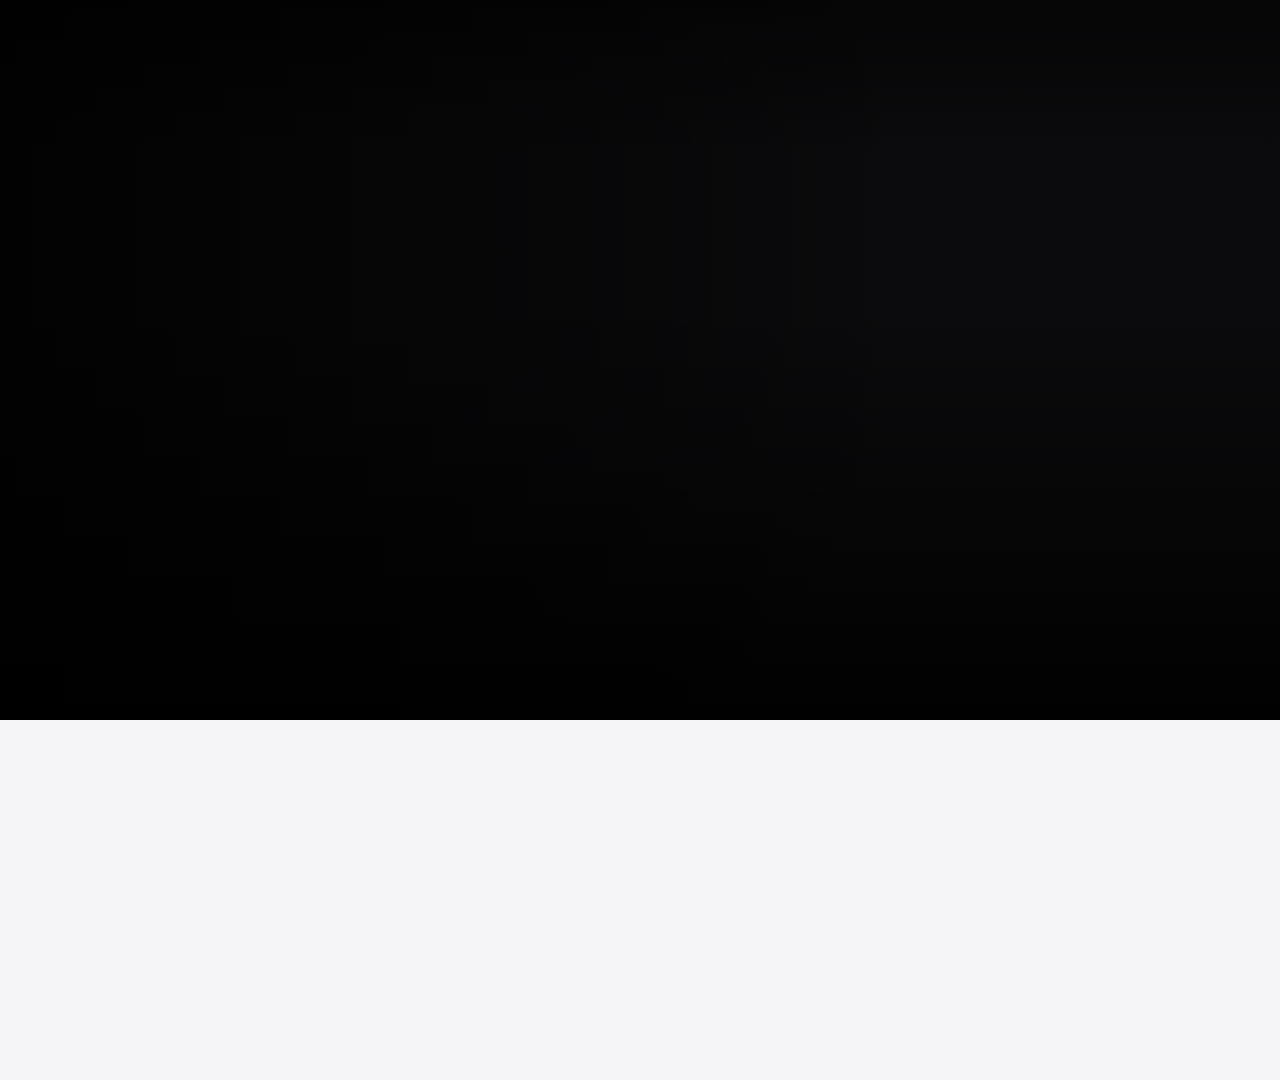
==== web/index.html @ 0390e688 "Top Shelf com Stremio: Continuar, Filmes e Séries no lugar das picks do TMDB Co-Authored-By: Claude " ====
<!doctype html>
<html lang="en">
<head>
<meta charset="utf-8">
<meta name="viewport" content="width=1920, height=1080">
<title>Free My TV</title>
<link rel="stylesheet" href="home.css">
</head>
<body>
<div id="stage">
  <div id="sky" class="layer">
    <div class="grad day"></div>
    <div class="grad night"></div>
    <canvas id="bgA" width="48" height="27"></canvas>
    <canvas id="bgB" width="48" height="27"></canvas>
    <div class="veil"></div>
    <div id="art"><div class="shot"></div><div class="shot"></div><div class="shade"></div></div>
    <div class="lift"></div>
  </div>
  <div id="home" class="layer">
    <div id="top" class="layer">
      <h1 id="title"></h1>
      <div id="tabs"></div>
      <div id="quotes"></div>
      <div id="buttons"></div>
      <div id="info"><div class="logo"><img alt=""><span class="name"></span></div><div class="meta"></div><div class="desc"></div></div>
      <div id="cards"><div class="strip"></div></div>
      <div id="clock"><span class="time"></span><span class="date"></span></div>
    </div>
    <div id="platter"></div>
    <div id="tiles"></div>
  </div>
  <div id="drawer" class="layer"></div>
  <div id="apps" class="layer sheet"><h2></h2><div class="grid"></div></div>
  <div id="settings" class="layer sheet"><div class="box"></div></div>
  <div id="shelfedit" class="layer sheet"><div class="box"></div></div>
  <div id="saver" class="layer"></div>
  <div id="toast"></div>
</div>
<script src="config.js"></script>
<script src="coins.js"></script>
<script src="strings.js"></script>
<script src="tv.js"></script>
<script src="zones.js"></script>
<script src="data.js"></script>
<script src="stremio.js"></script>
<script src="home.js"></script>
</body>
</html>
---- web/home.css ----
/*
 * The home screen on a 1920 × 1080 stage, with the Android app's measurements (HomeView): the title and tabs at the top
 * left, icon-only glass buttons at the top right, three picks, and the glass shelf at the bottom; ↓ on the shelf opens
 * the drawer (inputs, shortcuts, weather, prices). Light by day, dark from sunset to sunrise.
 * No CSS variables, grid or backdrop-filter: older LG TVs (webOS 3 and 4) don't have them, and blur is too heavy for
 * their GPUs. Only transform and opacity animate.
 */
@font-face {
  font-family: 'Inter';
  src: url('fonts/InterVariable.ttf') format('truetype');
  font-weight: 100 900;
}

html, body {
  margin: 0;
  padding: 0;
  width: 100%;
  height: 100%;
  overflow: hidden;
  background: #F5F5F7;
}

body {
  font-family: 'Inter', 'LG Smart UI', 'Helvetica Neue', Arial, sans-serif;
  color: #1D1D1F;
  -webkit-font-smoothing: antialiased;
  cursor: default;
}

button { font: inherit; color: inherit; background: none; border: 0; padding: 0; margin: 0; outline: none; }

#stage {
  position: absolute;
  left: 0;
  top: 0;
  width: 1920px;
  height: 1080px;
  overflow: hidden;
  -webkit-transform-origin: 0 0;
  transform-origin: 0 0;
}

.layer { position: absolute; left: 0; top: 0; width: 1920px; height: 1080px; }

/* Symbols: Material Symbols as white PNGs, tinted by the background color. */
.sym {
  display: inline-block;
  -webkit-mask-size: contain;
  -webkit-mask-repeat: no-repeat;
  -webkit-mask-position: center;
  background-color: currentColor;
}

/* MARK: - Background: the first pick's photo, very blurred and almost white (almost black at night). */

#sky { background: #EBEBEF; }
#sky .grad { position: absolute; left: 0; top: 0; width: 100%; height: 100%; -webkit-transition: opacity 2s; transition: opacity 2s; }
#sky .day { background: -webkit-linear-gradient(top, #F5F5F7, #E2E2E7); background: linear-gradient(#F5F5F7, #E2E2E7); }
#sky .night { background: -webkit-linear-gradient(top, #1C1C1E, #0B0B0D); background: linear-gradient(#1C1C1E, #0B0B0D); opacity: 0; }
#sky canvas { position: absolute; left: -4%; top: -4%; width: 108%; height: 108%; opacity: 0; -webkit-transition: opacity 0.8s; transition: opacity 0.8s; }
#sky canvas.on { opacity: 1; }
#sky .veil { position: absolute; left: 0; top: 0; width: 100%; height: 100%; background: rgba(245, 245, 247, 0.74); -webkit-transition: background-color 2s; transition: background-color 2s; }
#sky .lift { position: absolute; left: 0; top: 0; width: 100%; height: 100%; background: #FFF; opacity: 0; -webkit-transition: opacity 0.45s, background-color 2s; transition: opacity 0.45s, background-color 2s; }
.night #sky .day { opacity: 0; }
.night #sky .night { opacity: 1; }
.night #sky .veil { background: rgba(11, 11, 13, 0.78); }
.night #sky .lift { background: #000; }
.drawer-open #sky .lift { opacity: 0.32; }
.night.drawer-open #sky .lift { opacity: 0.42; }

/* MARK: - Moving parts: the top fades and everything rises when the drawer opens. */

/* Each part is its own stack, so a focused tile (z-index) never shows over the drawer, a sheet or the screensaver. */
#home { z-index: 1; }
#drawer { z-index: 2; }
.sheet { z-index: 3; }
#saver { z-index: 4; }

#home, #drawer {
  -webkit-transition: -webkit-transform 0.55s cubic-bezier(0.32, 0.72, 0.2, 1), opacity 0.4s;
  transition: transform 0.55s cubic-bezier(0.32, 0.72, 0.2, 1), opacity 0.4s;
}
.drawer-open #home { -webkit-transform: translateY(-560px); transform: translateY(-560px); }
#top { -webkit-transition: opacity 0.3s; transition: opacity 0.3s; }
.drawer-open #top { opacity: 0; }
#drawer { -webkit-transform: translateY(560px); transform: translateY(560px); opacity: 0; }
.drawer-open #drawer { -webkit-transform: none; transform: none; opacity: 1; }

/* MARK: - Title and tabs */

#title {
  position: absolute;
  left: 76px;
  top: 52px;
  margin: 0;
  font-size: 76px;
  font-weight: 600;
  letter-spacing: 0.004em;
  line-height: 1;
  white-space: nowrap;
  color: #1D1D1F;
  -webkit-transition: color 2s;
  transition: color 2s;
}

#tabs { position: absolute; left: 54px; top: 158px; height: 68px; white-space: nowrap; }
.tab {
  position: relative;
  display: inline-block;
  height: 68px;
  padding: 0 26px;
  margin-right: 4px;
  border-radius: 34px;
  font-size: 30px;
  font-weight: 500;
  line-height: 68px;
  color: #6E6E73;
  -webkit-transition: -webkit-transform 0.3s cubic-bezier(0.2, 0.9, 0.3, 1.2), background-color 0.25s, box-shadow 0.3s, color 0.25s;
  transition: transform 0.3s cubic-bezier(0.2, 0.9, 0.3, 1.2), background-color 0.25s, box-shadow 0.3s, color 0.25s;
}
.tab.on { font-weight: 600; color: #1D1D1F; }
.tab.focus {
  background: #FFF;
  color: #1D1D1F;
  -webkit-transform: scale(1.05);
  transform: scale(1.05);
  box-shadow: 0 8px 26px rgba(0, 0, 0, 0.22);
}
.night #title, .night .tab.on { color: #F5F5F7; }
.night .tab { color: rgba(245, 245, 247, 0.62); }
.night .tab.focus { color: #1D1D1F; box-shadow: 0 8px 26px rgba(0, 0, 0, 0.4); }

/* Crypto quotes at the right end of the tab row: a quiet detail. */
#quotes {
  position: absolute;
  right: 80px;
  top: 178px;
  height: 28px;
  font-size: 21px;
  line-height: 28px;
  color: #8E8E93;
  white-space: nowrap;
  -webkit-transition: opacity 0.25s;
  transition: opacity 0.25s;
  font-feature-settings: 'tnum';
}
#quotes .q { display: inline-block; margin-left: 24px; }
#quotes svg { width: 15px; height: 15px; vertical-align: -1px; margin-right: 6px; fill: rgba(142, 142, 147, 0.7); }
#quotes.hide { opacity: 0; }
.night #quotes { color: rgba(245, 245, 247, 0.62); }
.night #quotes svg { fill: rgba(245, 245, 247, 0.55); }

/* Live TV, HDMI Inputs and Settings: glass circles; the focused one turns white, with its name below. */
.round {
  position: absolute;
  top: 69px;
  width: 68px;
  height: 68px;
  border-radius: 34px;
  background: -webkit-linear-gradient(top, rgba(255, 255, 255, 0.78), rgba(255, 255, 255, 0.5));
  background: linear-gradient(rgba(255, 255, 255, 0.78), rgba(255, 255, 255, 0.5));
  box-shadow: 0 6px 26px rgba(0, 0, 0, 0.1), inset 0 1px 0 rgba(255, 255, 255, 0.9), inset 0 0 0 1px rgba(255, 255, 255, 0.5);
  color: #1D1D1F;
  -webkit-transition: -webkit-transform 0.3s cubic-bezier(0.2, 0.9, 0.3, 1.2), box-shadow 0.3s, background-color 0.25s;
  transition: transform 0.3s cubic-bezier(0.2, 0.9, 0.3, 1.2), box-shadow 0.3s, background-color 0.25s;
}
.round .sym { position: absolute; left: 20px; top: 20px; width: 28px; height: 28px; }
.round.focus { background: #FFF; -webkit-transform: scale(1.1); transform: scale(1.1); box-shadow: 0 14px 30px rgba(0, 0, 0, 0.24); }
.round .tip {
  position: absolute;
  top: 88px;
  left: 50%;
  width: 300px;
  margin-left: -150px;
  text-align: center;
  font-size: 23px;
  font-weight: 600;
  white-space: nowrap;
  opacity: 0;
  -webkit-transition: opacity 0.2s;
  transition: opacity 0.2s;
}
.round.last .tip { left: auto; right: -10px; margin-left: 0; text-align: right; }
.round.focus .tip { opacity: 1; }
.night .round {
  background: -webkit-linear-gradient(top, rgba(40, 40, 44, 0.8), rgba(17, 17, 19, 0.62));
  background: linear-gradient(rgba(40, 40, 44, 0.8), rgba(17, 17, 19, 0.62));
  box-shadow: 0 6px 26px rgba(0, 0, 0, 0.3), inset 0 1px 0 rgba(255, 255, 255, 0.14), inset 0 0 0 1px rgba(255, 255, 255, 0.08);
  color: rgba(255, 255, 255, 0.92);
}
.night .round.focus { background: #FFF; color: #1D1D1F; }
.night .round.focus .tip { color: #F5F5F7; }

/* MARK: - Picks: a wide card and two tall ones; focused, a card grows 5%, rises and its edge lights up. */

.card {
  position: absolute;
  top: 262px;
  height: 442px;
  -webkit-transition: -webkit-transform 0.32s cubic-bezier(0.2, 0.9, 0.3, 1.15);
  transition: transform 0.32s cubic-bezier(0.2, 0.9, 0.3, 1.15);
}
.card .img {
  position: absolute;
  left: 0;
  top: 0;
  width: 100%;
  height: 100%;
  border-radius: 18px;
  overflow: hidden;
  background-color: #DADADF;
  background-size: cover;
  background-position: center;
  box-shadow: 0 10px 30px rgba(0, 0, 0, 0.14);
  -webkit-transition: box-shadow 0.32s;
  transition: box-shadow 0.32s;
}
.card .img::after {
  content: '';
  position: absolute;
  left: 0;
  top: 0;
  right: 0;
  bottom: 0;
  border-radius: 18px;
  box-shadow: inset 0 0 0 2.5px rgba(255, 255, 255, 0.85);
  background: -webkit-linear-gradient(-60deg, rgba(255, 255, 255, 0.22), rgba(255, 255, 255, 0) 55%);
  background: linear-gradient(150deg, rgba(255, 255, 255, 0.22), rgba(255, 255, 255, 0) 55%);
  opacity: 0;
  -webkit-transition: opacity 0.25s;
  transition: opacity 0.25s;
}
.card.focus { -webkit-transform: translateY(-6px) scale(1.05); transform: translateY(-6px) scale(1.05); z-index: 2; }
.card.focus .img { box-shadow: 0 24px 46px rgba(0, 0, 0, 0.34); }
.card.focus .img::after { opacity: 1; }
.card .name {
  position: absolute;
  left: 0;
  top: 464px;
  max-width: 100%;
  overflow: hidden;
  text-overflow: ellipsis;
  white-space: nowrap;
  font-size: 31px;
  font-weight: 600;
  letter-spacing: 0.012em;
  color: #1D1D1F;
  -webkit-transition: color 2s;
  transition: color 2s;
}
.card .meta {
  position: absolute;
  left: 0;
  top: 506px;
  max-width: 100%;
  overflow: hidden;
  text-overflow: ellipsis;
  white-space: nowrap;
  font-size: 25px;
  font-weight: 500;
  color: #6E6E73;
}
.night .card .img { background-color: #2C2C2E; box-shadow: 0 10px 30px rgba(0, 0, 0, 0.32); }
.night .card .name { color: #F5F5F7; }
.night .card .meta { color: rgba(245, 245, 247, 0.62); }

/* Without a TMDB key (or picks yet): the date and the time instead of the cards. */
#clock {
  position: absolute;
  left: 76px;
  top: 300px;
  font-size: 176px;
  font-weight: 200;
  letter-spacing: -0.01em;
  line-height: 1;
  color: #1D1D1F;
  display: none;
}
#clock .date { display: block; font-size: 40px; font-weight: 500; letter-spacing: 0; margin-top: 18px; color: #6E6E73; }
.no-picks #clock { display: block; }
.night #clock { color: #F5F5F7; }
.night #clock .date { color: rgba(245, 245, 247, 0.62); }

/* MARK: - Shelf: the glass bar with the apps, each in its brand color; focused, a tile grows 20% and rises. */

#platter {
  position: absolute;
  top: 814px;
  height: 206px;
  border-radius: 62px;
  background: -webkit-linear-gradient(top, rgba(255, 255, 255, 0.62), rgba(255, 255, 255, 0.4));
  background: linear-gradient(rgba(255, 255, 255, 0.62), rgba(255, 255, 255, 0.4));
  box-shadow: 0 18px 40px rgba(0, 0, 0, 0.12), inset 0 1.5px 0 rgba(255, 255, 255, 0.95), inset 0 0 0 1px rgba(255, 255, 255, 0.55);
}
.night #platter {
  background: -webkit-linear-gradient(top, rgba(34, 34, 38, 0.72), rgba(17, 17, 19, 0.6));
  background: linear-gradient(rgba(34, 34, 38, 0.72), rgba(17, 17, 19, 0.6));
  box-shadow: 0 18px 40px rgba(0, 0, 0, 0.32), inset 0 1.5px 0 rgba(255, 255, 255, 0.14), inset 0 0 0 1px rgba(255, 255, 255, 0.08);
}

.tile {
  position: absolute;
  top: 854px;
  height: 126px;
  border-radius: 22px;
  overflow: hidden;
  color: #FFF;
  box-shadow: 0 4px 22px rgba(0, 0, 0, 0.14);
  -webkit-transition: -webkit-transform 0.3s cubic-bezier(0.2, 0.9, 0.3, 1.2), box-shadow 0.3s;
  transition: transform 0.3s cubic-bezier(0.2, 0.9, 0.3, 1.2), box-shadow 0.3s;
}
.tile img { position: absolute; left: 50%; top: 50%; max-width: 76%; max-height: 62%; -webkit-transform: translate(-50%, -50%); transform: translate(-50%, -50%); }
.tile .word {
  position: absolute;
  left: 8%;
  right: 8%;
  top: 50%;
  margin-top: -20px;
  height: 40px;
  line-height: 40px;
  text-align: center;
  font-size: 30px;
  font-weight: 700;
  letter-spacing: -0.01em;
  white-space: nowrap;
  overflow: hidden;
  text-overflow: ellipsis;
}
.tile::after {
  content: '';
  position: absolute;
  left: 0;
  top: 0;
  right: 0;
  height: 50%;
  background: -webkit-linear-gradient(top, rgba(255, 255, 255, 0.1), rgba(255, 255, 255, 0));
  background: linear-gradient(rgba(255, 255, 255, 0.1), rgba(255, 255, 255, 0));
  opacity: 0;
  -webkit-transition: opacity 0.25s;
  transition: opacity 0.25s;
}
.tile.focus { -webkit-transform: scale(1.2); transform: scale(1.2); box-shadow: 0 18px 40px rgba(0, 0, 0, 0.34); z-index: 2; }
.tile.focus::after { opacity: 1; }
.night .tile { box-shadow: 0 4px 22px rgba(0, 0, 0, 0.3); }
.night .tile.focus { box-shadow: 0 18px 40px rgba(0, 0, 0, 0.6); }

/* MARK: - Drawer: inputs and shortcuts, weather, prices */

.row-title { position: absolute; top: 494px; font-size: 25px; font-weight: 600; color: #6E6E73; white-space: nowrap; }
.night .row-title { color: rgba(255, 255, 255, 0.7); }

.glass {
  background: -webkit-linear-gradient(top, rgba(255, 255, 255, 0.86), rgba(255, 255, 255, 0.66));
  background: linear-gradient(rgba(255, 255, 255, 0.86), rgba(255, 255, 255, 0.66));
  box-shadow: 0 10px 30px rgba(0, 0, 0, 0.1), inset 0 1.5px 0 rgba(255, 255, 255, 0.95), inset 0 0 0 1px rgba(255, 255, 255, 0.5);
}
.night .glass {
  background: -webkit-linear-gradient(top, rgba(38, 38, 42, 0.78), rgba(17, 17, 19, 0.64));
  background: linear-gradient(rgba(38, 38, 42, 0.78), rgba(17, 17, 19, 0.64));
  box-shadow: 0 10px 30px rgba(0, 0, 0, 0.3), inset 0 1.5px 0 rgba(255, 255, 255, 0.12), inset 0 0 0 1px rgba(255, 255, 255, 0.07);
}

.key {
  position: absolute;
  top: 540px;
  height: 126px;
  border-radius: 20px;
  text-align: center;
  color: #1D1D1F;
  -webkit-transition: -webkit-transform 0.28s cubic-bezier(0.2, 0.9, 0.3, 1.2), box-shadow 0.28s, background-color 0.2s;
  transition: transform 0.28s cubic-bezier(0.2, 0.9, 0.3, 1.2), box-shadow 0.28s, background-color 0.2s;
}
.key .sym { position: absolute; left: 50%; top: 33px; width: 34px; height: 34px; margin-left: -17px; }
.key .label { position: absolute; left: 8px; right: 8px; top: 82px; font-size: 23px; font-weight: 500; white-space: nowrap; overflow: hidden; text-overflow: ellipsis; }
.key.off { color: #8E8E93; }
.key.focus { background: #F5F5F7; color: #1C1C1E; -webkit-transform: scale(1.07); transform: scale(1.07); box-shadow: 0 16px 34px rgba(0, 0, 0, 0.42); z-index: 2; }
.night .key { color: rgba(255, 255, 255, 0.95); }
.night .key.off { color: rgba(255, 255, 255, 0.42); }
.night .key.focus { color: #1C1C1E; }

.panel { position: absolute; top: 708px; height: 300px; border-radius: 30px; overflow: hidden; color: #1D1D1F; }
.night .panel { color: #F5F5F7; }
.panel .head { position: absolute; left: 34px; top: 30px; font-size: 25px; font-weight: 600; color: #6E6E73; white-space: nowrap; }
.panel .side { position: absolute; right: 34px; top: 33px; font-size: 21px; font-weight: 500; color: #8E8E93; white-space: nowrap; }
.night .panel .head { color: rgba(255, 255, 255, 0.7); }
.night .panel .side { color: rgba(255, 255, 255, 0.6); }

#weather .now { position: absolute; left: 34px; top: 82px; height: 100px; white-space: nowrap; }
#weather .now .sym { width: 56px; height: 56px; vertical-align: 12px; margin-right: 18px; }
#weather .now .temp { font-size: 100px; font-weight: 300; line-height: 100px; font-feature-settings: 'tnum'; }
#weather .cond { position: absolute; left: 34px; top: 192px; font-size: 29px; font-weight: 500; white-space: nowrap; }
#weather .range { position: absolute; left: 34px; top: 236px; font-size: 23px; font-weight: 500; color: #6E6E73; white-space: nowrap; font-feature-settings: 'tnum'; }
#weather .split { position: absolute; left: 391px; top: 34px; bottom: 34px; width: 2px; background: rgba(0, 0, 0, 0.1); }
#weather .hours { position: absolute; left: 422px; right: 30px; top: 74px; height: 140px; }
#weather .hour { position: absolute; top: 0; text-align: center; font-feature-settings: 'tnum'; }
#weather .hour .t { font-size: 22px; font-weight: 500; color: #6E6E73; }
#weather .hour .sym { display: block; width: 30px; height: 30px; margin: 22px auto 18px; }
#weather .hour .d { font-size: 26px; font-weight: 500; }
#weather .sun { position: absolute; left: 422px; top: 236px; font-size: 23px; font-weight: 500; color: #6E6E73; white-space: nowrap; }
#weather .sun .sym { width: 22px; height: 22px; vertical-align: -3px; margin-right: 10px; }
#weather .sun span { margin-right: 36px; }
.night #weather .range, .night #weather .hour .t, .night #weather .sun { color: rgba(255, 255, 255, 0.68); }
.night #weather .split { background: rgba(255, 255, 255, 0.14); }

#prices .coin { position: absolute; left: 34px; right: 34px; height: 40px; font-size: 29px; font-weight: 500; white-space: nowrap; }
#prices .coin svg { position: absolute; left: 2px; top: 6px; width: 26px; height: 26px; fill: #6E6E73; }
#prices .coin .n { position: absolute; left: 50px; top: 0; }
#prices .coin .p { position: absolute; right: 128px; top: 1px; font-size: 26px; font-feature-settings: 'tnum'; }
#prices .coin .c { position: absolute; right: 0; top: 2px; width: 108px; height: 34px; line-height: 34px; border-radius: 17px; text-align: center; font-size: 21px; font-weight: 600; font-feature-settings: 'tnum'; }
#prices .up { color: #248A3D; background: rgba(36, 138, 61, 0.2); }
#prices .down { color: #D70015; background: rgba(215, 0, 21, 0.2); }
.night #prices .coin svg { fill: rgba(255, 255, 255, 0.8); }
.night #prices .up { color: #30D158; background: rgba(48, 209, 88, 0.2); }
.night #prices .down { color: #FF453A; background: rgba(255, 69, 58, 0.2); }

/* MARK: - Sheets over the home screen: All Apps, Settings, Shelf */

.sheet {
  background: rgba(0, 0, 0, 0.66);
  color: #FFF;
  opacity: 0;
  visibility: hidden;
  -webkit-transform: scale(1.04);
  transform: scale(1.04);
  -webkit-transition: opacity 0.35s, -webkit-transform 0.45s cubic-bezier(0.2, 0.9, 0.3, 1), visibility 0s 0.45s;
  transition: opacity 0.35s, transform 0.45s cubic-bezier(0.2, 0.9, 0.3, 1), visibility 0s 0.45s;
}
.sheet.open { opacity: 1; visibility: visible; -webkit-transform: none; transform: none; -webkit-transition-delay: 0s; transition-delay: 0s; }
.sheet h2 { position: absolute; left: 0; right: 0; top: 84px; margin: 0; text-align: center; font-size: 40px; font-weight: 600; }

#apps .grid { position: absolute; left: 0; top: 0; width: 1920px; -webkit-transition: -webkit-transform 0.4s cubic-bezier(0.2, 0.9, 0.3, 1); transition: transform 0.4s cubic-bezier(0.2, 0.9, 0.3, 1); }
.cell { position: absolute; width: 300px; height: 169px; }
.cell .face {
  position: absolute;
  left: 0;
  top: 0;
  width: 300px;
  height: 169px;
  border-radius: 22px;
  overflow: hidden;
  box-shadow: inset 0 0 0 2px rgba(255, 255, 255, 0.08);
  -webkit-transition: -webkit-transform 0.28s cubic-bezier(0.2, 0.9, 0.3, 1.2), box-shadow 0.28s;
  transition: transform 0.28s cubic-bezier(0.2, 0.9, 0.3, 1.2), box-shadow 0.28s;
}
.cell .face img { position: absolute; left: 50%; top: 50%; max-width: 70%; max-height: 60%; -webkit-transform: translate(-50%, -50%); transform: translate(-50%, -50%); }
.cell .face .word { position: absolute; left: 6%; right: 6%; top: 50%; margin-top: -22px; height: 44px; line-height: 44px; text-align: center; font-size: 32px; font-weight: 700; white-space: nowrap; overflow: hidden; text-overflow: ellipsis; color: #FFF; }
.cell .label { position: absolute; left: 0; right: 0; top: 186px; text-align: center; font-size: 24px; font-weight: 500; color: rgba(255, 255, 255, 0.6); white-space: nowrap; overflow: hidden; text-overflow: ellipsis; }
.cell.focus .face { -webkit-transform: scale(1.08); transform: scale(1.08); box-shadow: 0 16px 34px rgba(0, 0, 0, 0.55), inset 0 0 0 2px rgba(255, 255, 255, 0.4); }
.cell.focus .label { color: #FFF; }

#settings .box, #shelfedit .box {
  position: absolute;
  left: 560px;
  top: 150px;
  width: 800px;
  border-radius: 40px;
  padding: 30px 30px 26px;
  box-sizing: border-box;
  background: -webkit-linear-gradient(top, rgba(34, 36, 44, 0.96), rgba(18, 20, 26, 0.97));
  background: linear-gradient(rgba(34, 36, 44, 0.96), rgba(18, 20, 26, 0.97));
  box-shadow: 0 40px 90px rgba(0, 0, 0, 0.6), inset 0 1px 0 rgba(255, 255, 255, 0.14), inset 0 0 0 1px rgba(255, 255, 255, 0.08);
}
.box .title { font-size: 38px; font-weight: 700; padding: 6px 18px 18px; letter-spacing: -0.01em; }
.box .title .sym { width: 36px; height: 36px; vertical-align: -5px; margin-right: 14px; color: rgba(255, 255, 255, 0.85); }
.box .list { position: relative; overflow: hidden; }
.box .rows { -webkit-transition: -webkit-transform 0.3s cubic-bezier(0.2, 0.9, 0.3, 1); transition: transform 0.3s cubic-bezier(0.2, 0.9, 0.3, 1); }
.box .row { position: relative; height: 70px; margin-bottom: 8px; border-radius: 20px; font-size: 30px; font-weight: 600; line-height: 70px; padding: 0 24px; white-space: nowrap; -webkit-transition: background-color 0.18s; transition: background-color 0.18s; }
.box .row.focus { background: rgba(255, 255, 255, 0.13); box-shadow: inset 0 1px 0 rgba(255, 255, 255, 0.14); }
.box .row .value { position: absolute; right: 24px; top: 0; color: rgba(255, 255, 255, 0.92); font-weight: 500; }
.box .row .value .chev { color: rgba(255, 255, 255, 0.35); margin: 0 10px; }
.box .row.dim { color: rgba(255, 255, 255, 0.4); }
.box .hint { padding: 14px 18px 0; font-size: 22px; font-weight: 500; color: rgba(255, 255, 255, 0.5); }
.toggle { position: absolute; right: 24px; top: 13px; width: 78px; height: 44px; border-radius: 22px; background: #3A3D45; -webkit-transition: background-color 0.2s; transition: background-color 0.2s; }
.toggle::after { content: ''; position: absolute; left: 4px; top: 4px; width: 36px; height: 36px; border-radius: 18px; background: #FFF; box-shadow: 0 2px 6px rgba(0, 0, 0, 0.35); -webkit-transition: -webkit-transform 0.2s; transition: transform 0.2s; }
.toggle.on { background: #3FD69B; }
.toggle.on::after { -webkit-transform: translateX(34px); transform: translateX(34px); }

/* MARK: - Screensaver: the picks' photos, slowly moving, and a clock */

#saver { background: #000; opacity: 0; visibility: hidden; -webkit-transition: opacity 1.2s, visibility 0s 1.2s; transition: opacity 1.2s, visibility 0s 1.2s; }
#saver.on { opacity: 1; visibility: visible; -webkit-transition-delay: 0s; transition-delay: 0s; }
#saver .photo { position: absolute; left: 0; top: 0; width: 1920px; height: 1080px; background-size: cover; background-position: center; opacity: 0; -webkit-transition: opacity 2.4s, -webkit-transform 24s linear; transition: opacity 2.4s, transform 24s linear; }
#saver .photo.on { opacity: 1; }
#saver .shade { position: absolute; left: 0; right: 0; bottom: 0; height: 520px; background: -webkit-linear-gradient(top, rgba(0, 0, 0, 0), rgba(0, 0, 0, 0.55)); background: linear-gradient(rgba(0, 0, 0, 0), rgba(0, 0, 0, 0.55)); }
#saver .clock {
  position: absolute;
  left: 80px;
  bottom: 90px;
  padding: 26px 46px 30px;
  border-radius: 46px;
  color: #FFF;
  background: -webkit-linear-gradient(top, rgba(255, 255, 255, 0.22), rgba(255, 255, 255, 0.1));
  background: linear-gradient(rgba(255, 255, 255, 0.22), rgba(255, 255, 255, 0.1));
  box-shadow: 0 30px 70px rgba(0, 0, 0, 0.35), inset 0 1.5px 0 rgba(255, 255, 255, 0.4), inset 0 0 0 1px rgba(255, 255, 255, 0.18);
  white-space: nowrap;
}
#saver .clock .time { font-size: 150px; font-weight: 300; line-height: 1; letter-spacing: -0.02em; font-feature-settings: 'tnum'; }
#saver .clock .date { margin-top: 10px; font-size: 34px; font-weight: 500; color: rgba(255, 255, 255, 0.82); }
#saver .clock .title { margin-top: 18px; font-size: 26px; font-weight: 500; color: rgba(255, 255, 255, 0.65); }

/* MARK: - Toast */

#toast {
  position: absolute;
  left: 50%;
  top: 64px;
  max-width: 820px;
  -webkit-transform: translate(-50%, -16px);
  transform: translate(-50%, -16px);
  padding: 18px 30px;
  border-radius: 32px;
  font-size: 26px;
  font-weight: 500;
  line-height: 1.3;
  color: rgba(255, 255, 255, 0.95);
  background: rgba(17, 17, 19, 0.86);
  box-shadow: 0 16px 40px rgba(0, 0, 0, 0.35), inset 0 1px 0 rgba(255, 255, 255, 0.14);
  opacity: 0;
  -webkit-transition: opacity 0.3s, -webkit-transform 0.3s;
  transition: opacity 0.3s, transform 0.3s;
  z-index: 50;
}
#toast.on { opacity: 1; -webkit-transform: translate(-50%, 0); transform: translate(-50%, 0); }

/* The Magic Remote's pointer: no text selection, no outlines. */
* { -webkit-user-select: none; user-select: none; -webkit-tap-highlight-color: transparent; }

/* MARK: - Top Shelf (Stremio): the focused title full screen, its logo and details, and Stremio's row above the apps.
   As on Apple TV: no page title, the tabs pick the row, and the photo behind follows the focus. */

#title { display: none; }
#tabs { top: 54px; }

#art { position: absolute; left: 0; top: 0; width: 100%; height: 100%; background: #0B0B0D; }
#art .shot {
  position: absolute;
  left: 0;
  top: 0;
  width: 100%;
  height: 100%;
  background-size: cover;
  background-position: center top;
  opacity: 0;
  -webkit-transition: opacity 0.8s;
  transition: opacity 0.8s;
}
#art .shot.on { opacity: 1; }
#art .shade {
  position: absolute;
  left: 0;
  top: 0;
  width: 100%;
  height: 100%;
  background: -webkit-linear-gradient(left, rgba(0, 0, 0, 0.8), rgba(0, 0, 0, 0.36) 46%, rgba(0, 0, 0, 0) 72%),
              -webkit-linear-gradient(bottom, rgba(0, 0, 0, 0.9), rgba(0, 0, 0, 0) 58%),
              -webkit-linear-gradient(top, rgba(0, 0, 0, 0.55), rgba(0, 0, 0, 0) 22%);
  background: linear-gradient(90deg, rgba(0, 0, 0, 0.8), rgba(0, 0, 0, 0.36) 46%, rgba(0, 0, 0, 0) 72%),
              linear-gradient(0deg, rgba(0, 0, 0, 0.9), rgba(0, 0, 0, 0) 58%),
              linear-gradient(180deg, rgba(0, 0, 0, 0.55), rgba(0, 0, 0, 0) 22%);
}
#art { -webkit-transition: opacity 0.4s; transition: opacity 0.4s; }
.drawer-open #art { opacity: 0.35; }

#info { position: absolute; left: 90px; top: 228px; width: 980px; color: #FFF; }
#info.empty { display: none; }
#info .logo { position: relative; height: 156px; }
#info .logo img { position: absolute; left: 0; bottom: 0; max-width: 560px; max-height: 156px; display: none; }
#info .logo.has img { display: block; }
#info .logo.has .name { display: none; }
#info .logo .name {
  position: absolute;
  left: 0;
  bottom: -6px;
  max-width: 980px;
  overflow: hidden;
  text-overflow: ellipsis;
  white-space: nowrap;
  font-size: 78px;
  font-weight: 700;
  letter-spacing: -0.012em;
  line-height: 1.1;
}
#info .meta { margin-top: 20px; height: 36px; font-size: 27px; font-weight: 500; line-height: 36px; color: rgba(255, 255, 255, 0.74); white-space: nowrap; }
#info .meta span { display: inline-block; }
#info .meta span + span:before { content: '·'; margin: 0 12px; color: rgba(255, 255, 255, 0.45); }
#info .meta .badge:before { display: none; }
#info .meta .badge {
  margin-left: 18px;
  padding: 0 9px;
  border-radius: 7px;
  box-shadow: inset 0 0 0 2px rgba(255, 255, 255, 0.5);
  font-size: 20px;
  font-weight: 700;
  line-height: 32px;
  vertical-align: 2px;
}
#info .desc { margin-top: 14px; width: 900px; max-height: 76px; overflow: hidden; font-size: 27px; line-height: 38px; color: rgba(255, 255, 255, 0.86); }

#cards { position: absolute; left: 90px; top: 560px; width: 1830px; height: 250px; }
#cards .strip {
  position: absolute;
  left: 0;
  top: 0;
  -webkit-transition: -webkit-transform 0.45s cubic-bezier(0.32, 0.72, 0.2, 1);
  transition: transform 0.45s cubic-bezier(0.32, 0.72, 0.2, 1);
}
#cards .card { top: 0; height: 200px; }
#cards .card.focus { -webkit-transform: translateY(-4px) scale(1.08); transform: translateY(-4px) scale(1.08); }
#cards .card .img { border-radius: 16px; background-color: #2C2C30; }
#cards .card .img::after { border-radius: 16px; }
#cards .card .ph {
  position: absolute;
  left: 22px;
  right: 22px;
  bottom: 18px;
  font-size: 28px;
  font-weight: 700;
  line-height: 1.12;
  color: rgba(255, 255, 255, 0.92);
}
#cards .card .resume .ph { bottom: 40px; }
#cards .card .loaded .ph { display: none; }
#cards .card .bar {
  position: absolute;
  left: 22px;
  right: 22px;
  bottom: 18px;
  height: 6px;
  border-radius: 3px;
  background: rgba(255, 255, 255, 0.32);
  overflow: hidden;
}
#cards .card .bar i { display: block; height: 100%; background: #FFF; }
#cards .card .name {
  top: 222px;
  font-size: 24px;
  font-weight: 600;
  color: #F5F5F7;
  opacity: 0;
  -webkit-transition: opacity 0.2s;
  transition: opacity 0.2s;
}
#cards .card .name { display: none; }   /* the Top Shelf above already names the focused title, as on Apple TV */
.no-picks #info, .no-picks #cards { display: none; }
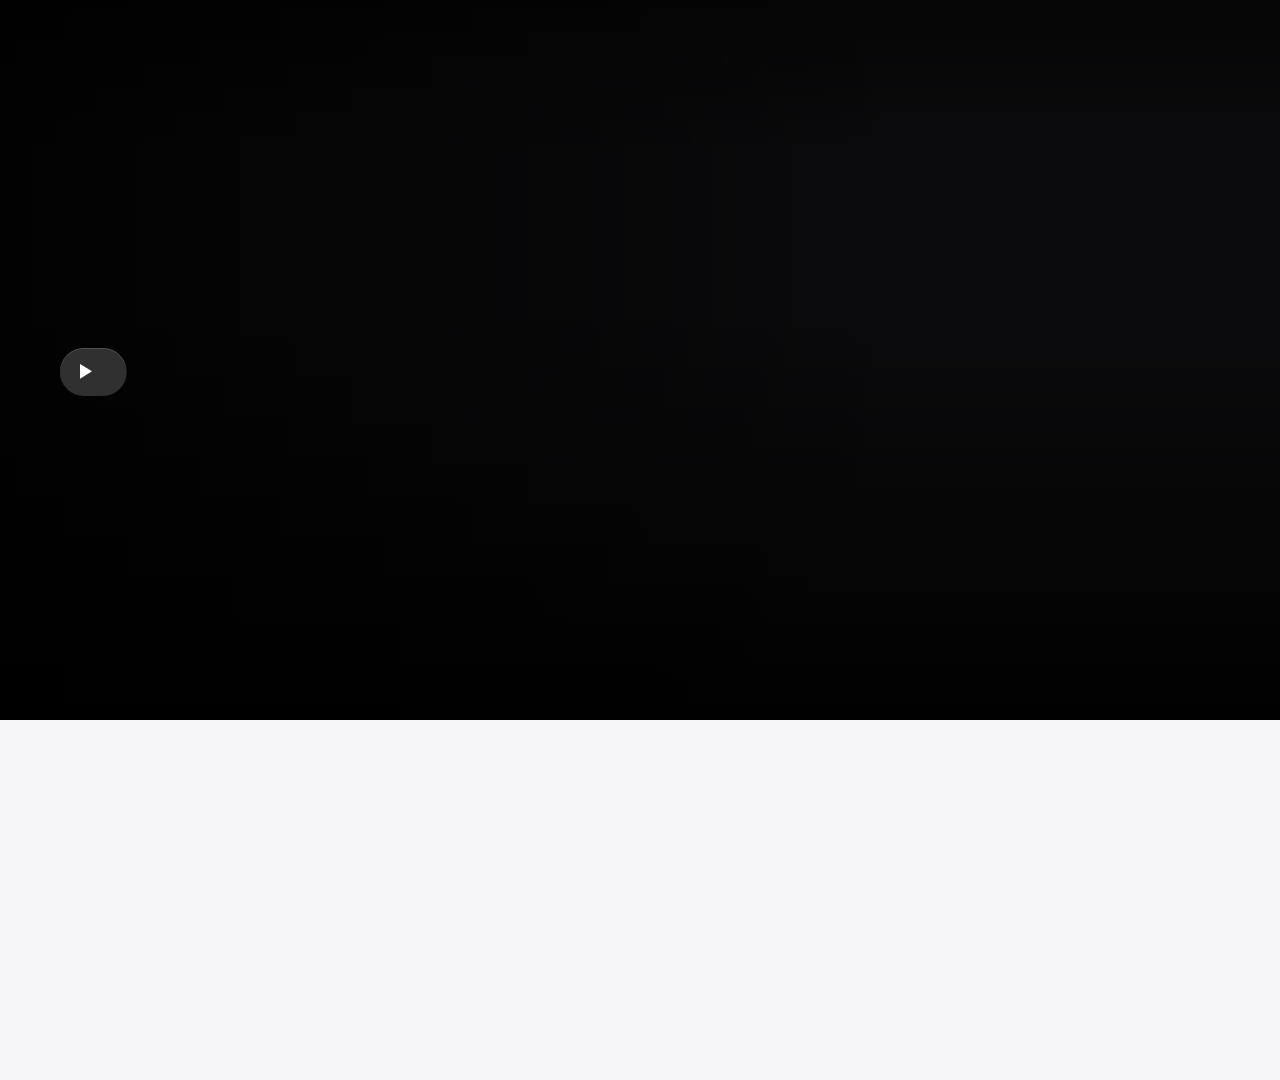
==== commit 42789a68: "Top Shelf com dots e auto play no lugar dos cards; infos do Continuar vindas do Cinemeta e atualizad" ====
--- a/web/index.html
+++ b/web/index.html
@@ -23,8 +23,9 @@
       <div id="tabs"></div>
       <div id="quotes"></div>
       <div id="buttons"></div>
-      <div id="info"><div class="logo"><img alt=""><span class="name"></span></div><div class="meta"></div><div class="desc"></div></div>
-      <div id="cards"><div class="strip"></div></div>
+      <div id="info"><div class="logo"><img alt=""><span class="name"></span></div><div class="meta"></div><div class="desc"></div>
+        <button id="play"><span class="icon"></span><span class="bar"><i></i></span><span class="label"></span></button></div>
+      <div id="dots"></div>
       <div id="clock"><span class="time"></span><span class="date"></span></div>
     </div>
     <div id="platter"></div>
--- a/web/home.css
+++ b/web/home.css
@@ -561,7 +561,7 @@
 #art { -webkit-transition: opacity 0.4s; transition: opacity 0.4s; }
 .drawer-open #art { opacity: 0.35; }
 
-#info { position: absolute; left: 90px; top: 228px; width: 980px; color: #FFF; }
+#info { position: absolute; left: 90px; top: 268px; width: 980px; color: #FFF; }
 #info.empty { display: none; }
 #info .logo { position: relative; height: 156px; }
 #info .logo img { position: absolute; left: 0; bottom: 0; max-width: 560px; max-height: 156px; display: none; }
@@ -596,49 +596,57 @@
 }
 #info .desc { margin-top: 14px; width: 900px; max-height: 76px; overflow: hidden; font-size: 27px; line-height: 38px; color: rgba(255, 255, 255, 0.86); }
 
-#cards { position: absolute; left: 90px; top: 560px; width: 1830px; height: 250px; }
-#cards .strip {
-  position: absolute;
-  left: 0;
-  top: 0;
-  -webkit-transition: -webkit-transform 0.45s cubic-bezier(0.32, 0.72, 0.2, 1);
-  transition: transform 0.45s cubic-bezier(0.32, 0.72, 0.2, 1);
-}
-#cards .card { top: 0; height: 200px; }
-#cards .card.focus { -webkit-transform: translateY(-4px) scale(1.08); transform: translateY(-4px) scale(1.08); }
-#cards .card .img { border-radius: 16px; background-color: #2C2C30; }
-#cards .card .img::after { border-radius: 16px; }
-#cards .card .ph {
-  position: absolute;
-  left: 22px;
-  right: 22px;
-  bottom: 18px;
-  font-size: 28px;
-  font-weight: 700;
-  line-height: 1.12;
-  color: rgba(255, 255, 255, 0.92);
-}
-#cards .card .resume .ph { bottom: 40px; }
-#cards .card .loaded .ph { display: none; }
-#cards .card .bar {
-  position: absolute;
-  left: 22px;
-  right: 22px;
-  bottom: 18px;
-  height: 6px;
-  border-radius: 3px;
-  background: rgba(255, 255, 255, 0.32);
-  overflow: hidden;
-}
-#cards .card .bar i { display: block; height: 100%; background: #FFF; }
-#cards .card .name {
-  top: 222px;
-  font-size: 24px;
+.no-picks #info, .no-picks #dots { display: none; }
+
+/* A short fade when the title changes (auto play, ← →). */
+#info { -webkit-transition: opacity 0.35s; transition: opacity 0.35s; }
+#info.swap { opacity: 0; -webkit-transition: none; transition: none; }
+
+/* Watch / resume: a glass pill, white when focused, like the Apple TV app's button. */
+#play {
+  position: relative;
+  display: inline-block;
+  margin-top: 28px;
+  height: 72px;
+  padding: 0 36px 0 30px;
+  border-radius: 36px;
+  font-size: 27px;
   font-weight: 600;
-  color: #F5F5F7;
-  opacity: 0;
-  -webkit-transition: opacity 0.2s;
-  transition: opacity 0.2s;
-}
-#cards .card .name { display: none; }   /* the Top Shelf above already names the focused title, as on Apple TV */
-.no-picks #info, .no-picks #cards { display: none; }
+  line-height: 72px;
+  white-space: nowrap;
+  color: #FFF;
+  background: rgba(255, 255, 255, 0.18);
+  box-shadow: inset 0 1px 0 rgba(255, 255, 255, 0.22);
+  -webkit-transition: -webkit-transform 0.3s cubic-bezier(0.2, 0.9, 0.3, 1.2), background-color 0.25s, color 0.25s, box-shadow 0.3s;
+  transition: transform 0.3s cubic-bezier(0.2, 0.9, 0.3, 1.2), background-color 0.25s, color 0.25s, box-shadow 0.3s;
+}
+#play.focus { background: #FFF; color: #1D1D1F; -webkit-transform: scale(1.06); transform: scale(1.06); box-shadow: 0 14px 30px rgba(0, 0, 0, 0.45); }
+#play .icon {
+  display: inline-block;
+  width: 0;
+  height: 0;
+  margin-right: 16px;
+  border-style: solid;
+  border-width: 11px 0 11px 18px;
+  border-color: transparent transparent transparent currentColor;
+  vertical-align: -1px;
+}
+#play .bar { display: none; position: relative; width: 64px; height: 6px; margin-right: 16px; border-radius: 3px; background: rgba(255, 255, 255, 0.35); vertical-align: 5px; overflow: hidden; }
+#play.focus .bar { background: rgba(29, 29, 31, 0.2); }
+#play.resume .bar { display: inline-block; }
+#play .bar i { position: absolute; left: 0; top: 0; height: 100%; background: currentColor; }
+
+/* Page dots: where the auto play is; the current one stretches into a pill. */
+#dots { position: absolute; left: 0; width: 1920px; top: 752px; height: 12px; text-align: center; font-size: 0; }
+#dots .dot {
+  display: inline-block;
+  width: 12px;
+  height: 12px;
+  margin: 0 7px;
+  border-radius: 6px;
+  background: rgba(255, 255, 255, 0.4);
+  -webkit-transition: width 0.35s, background-color 0.35s;
+  transition: width 0.35s, background-color 0.35s;
+}
+#dots .dot.on { width: 40px; background: #FFF; }
+.drawer-open #dots { opacity: 0; }
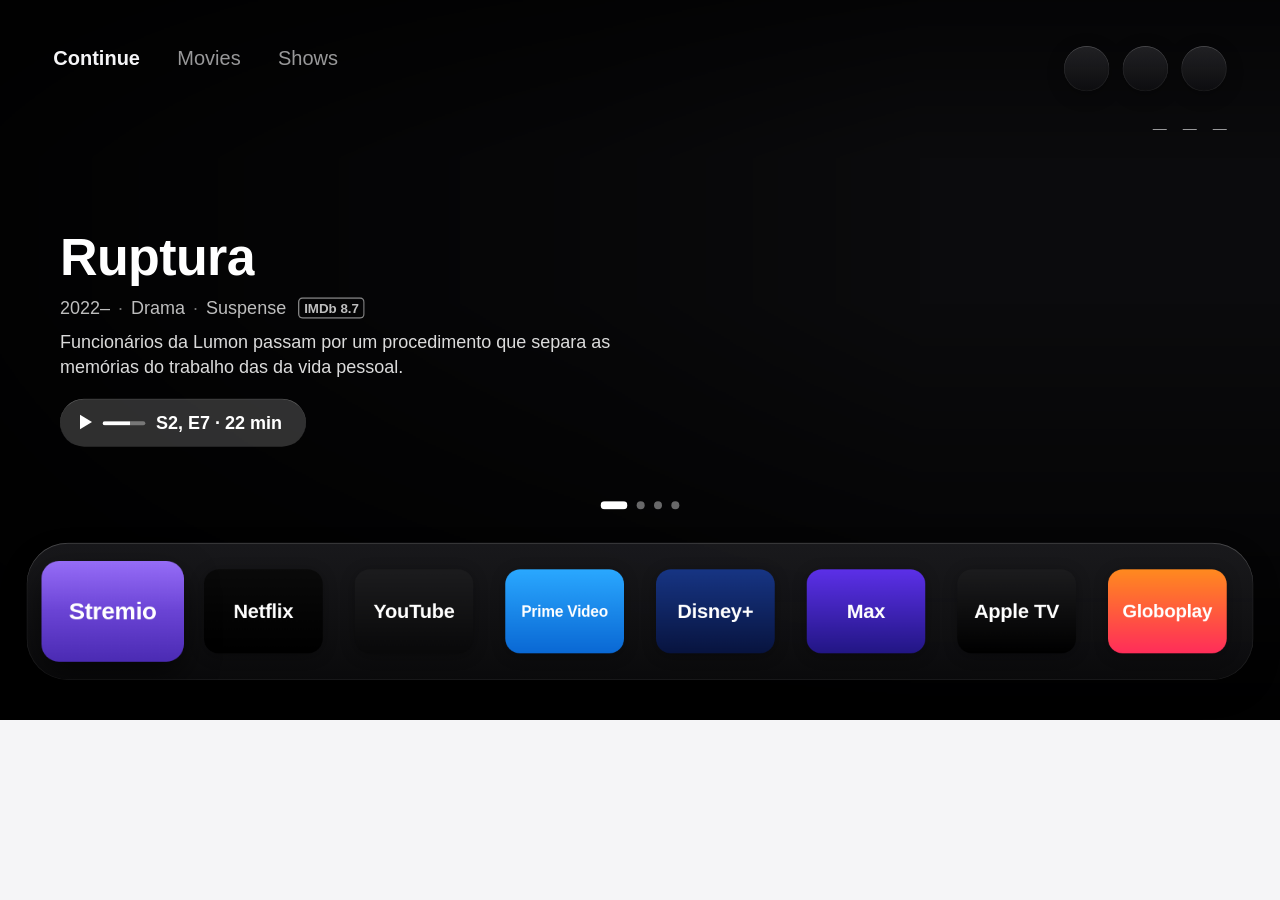
==== commit 9d5f5793: "Audit: dead launcher code out, the curation job's settings in its launchd template, debug_log and th" ====
--- a/web/index.html
+++ b/web/index.html
@@ -11,8 +11,6 @@
   <div id="sky" class="layer">
     <div class="grad day"></div>
     <div class="grad night"></div>
-    <canvas id="bgA" width="48" height="27"></canvas>
-    <canvas id="bgB" width="48" height="27"></canvas>
     <div class="veil"></div>
     <div id="art"><div class="shot"></div><div class="shot"></div><div class="shade"></div></div>
     <div class="lift"></div>
--- a/web/home.css
+++ b/web/home.css
@@ -57,8 +57,6 @@
 #sky .grad { position: absolute; left: 0; top: 0; width: 100%; height: 100%; -webkit-transition: opacity 2s; transition: opacity 2s; }
 #sky .day { background: -webkit-linear-gradient(top, #F5F5F7, #E2E2E7); background: linear-gradient(#F5F5F7, #E2E2E7); }
 #sky .night { background: -webkit-linear-gradient(top, #1C1C1E, #0B0B0D); background: linear-gradient(#1C1C1E, #0B0B0D); opacity: 0; }
-#sky canvas { position: absolute; left: -4%; top: -4%; width: 108%; height: 108%; opacity: 0; -webkit-transition: opacity 0.8s; transition: opacity 0.8s; }
-#sky canvas.on { opacity: 1; }
 #sky .veil { position: absolute; left: 0; top: 0; width: 100%; height: 100%; background: rgba(245, 245, 247, 0.74); -webkit-transition: background-color 2s; transition: background-color 2s; }
 #sky .lift { position: absolute; left: 0; top: 0; width: 100%; height: 100%; background: #FFF; opacity: 0; -webkit-transition: opacity 0.45s, background-color 2s; transition: opacity 0.45s, background-color 2s; }
 .night #sky .day { opacity: 0; }
@@ -306,10 +304,12 @@
   overflow: hidden;
   color: #FFF;
   box-shadow: 0 4px 22px rgba(0, 0, 0, 0.14);
-  -webkit-transition: -webkit-transform 0.3s cubic-bezier(0.2, 0.9, 0.3, 1.2), box-shadow 0.3s;
-  transition: transform 0.3s cubic-bezier(0.2, 0.9, 0.3, 1.2), box-shadow 0.3s;
+  -webkit-transition: -webkit-transform 0.3s cubic-bezier(0.2, 0.9, 0.3, 1.2);
+  transition: transform 0.3s cubic-bezier(0.2, 0.9, 0.3, 1.2);
+  will-change: transform;   /* its own layer: zooming it doesn't repaint the shelf (measured on the Fire TV 4K) */
 }
 .tile img { position: absolute; left: 50%; top: 50%; max-width: 76%; max-height: 62%; -webkit-transform: translate(-50%, -50%); transform: translate(-50%, -50%); }
+.tile img.card { width: 100%; height: 100%; max-width: none; max-height: none; object-fit: contain; }   /* Samsung: the icon's own card, full height */
 .tile .word {
   position: absolute;
   left: 8%;
@@ -543,9 +543,11 @@
   opacity: 0;
   -webkit-transition: opacity 0.8s;
   transition: opacity 0.8s;
+  will-change: opacity;   /* the crossfade in the GPU: fewer dropped frames on the Fire TV 4K */
 }
 #art .shot.on { opacity: 1; }
 #art .shade {
+  will-change: transform;
   position: absolute;
   left: 0;
   top: 0;
@@ -594,7 +596,7 @@
   line-height: 32px;
   vertical-align: 2px;
 }
-#info .desc { margin-top: 14px; width: 900px; max-height: 76px; overflow: hidden; font-size: 27px; line-height: 38px; color: rgba(255, 255, 255, 0.86); }
+#info .desc { margin-top: 14px; width: 900px; max-height: 76px; overflow: hidden; display: -webkit-box; -webkit-line-clamp: 2; -webkit-box-orient: vertical; font-size: 27px; line-height: 38px; color: rgba(255, 255, 255, 0.86); }
 
 .no-picks #info, .no-picks #dots { display: none; }
 
@@ -648,5 +650,14 @@
   -webkit-transition: width 0.35s, background-color 0.35s;
   transition: width 0.35s, background-color 0.35s;
 }
-#dots .dot.on { width: 40px; background: #FFF; }
+#dots .dot { position: relative; overflow: hidden; }
+#dots .dot i { position: absolute; left: 0; top: 0; width: 0; height: 100%; background: #FFF; }
+#dots .dot.on { width: 40px; background: rgba(255, 255, 255, 0.4); }
+#dots .dot:not(.on) i { width: 0 !important; -webkit-transition: none !important; transition: none !important; }
 .drawer-open #dots { opacity: 0; }
+
+/* Android TV banners (firetv/): the app's own art, whole and undistorted, on a tile painted in the banner's own edge color
+   (firetv/ sends it as the app's color), so any space left around it reads as part of the banner. */
+img.banner { left: 0 !important; top: 0 !important; width: 100%; height: 100%; max-width: none !important; max-height: none !important;
+  object-fit: contain; object-position: center;
+  -webkit-transform: none !important; transform: none !important; }
